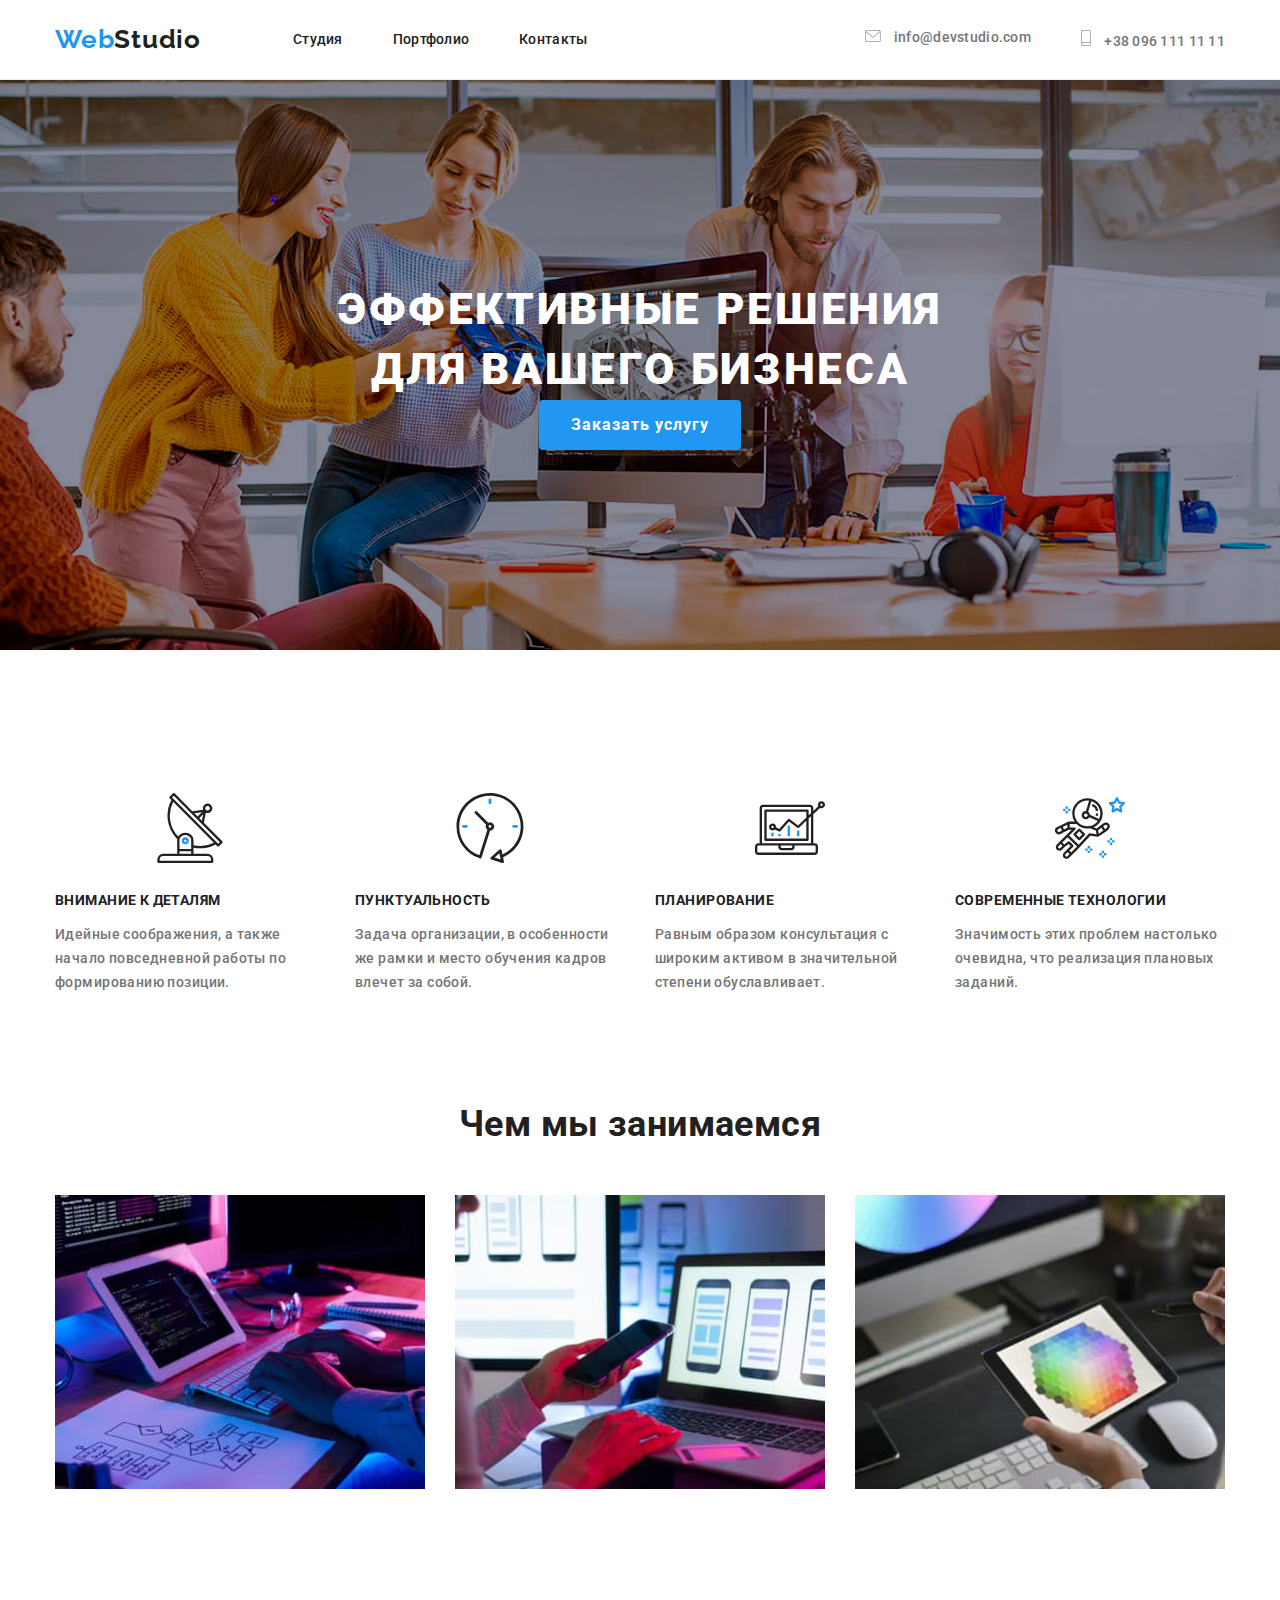
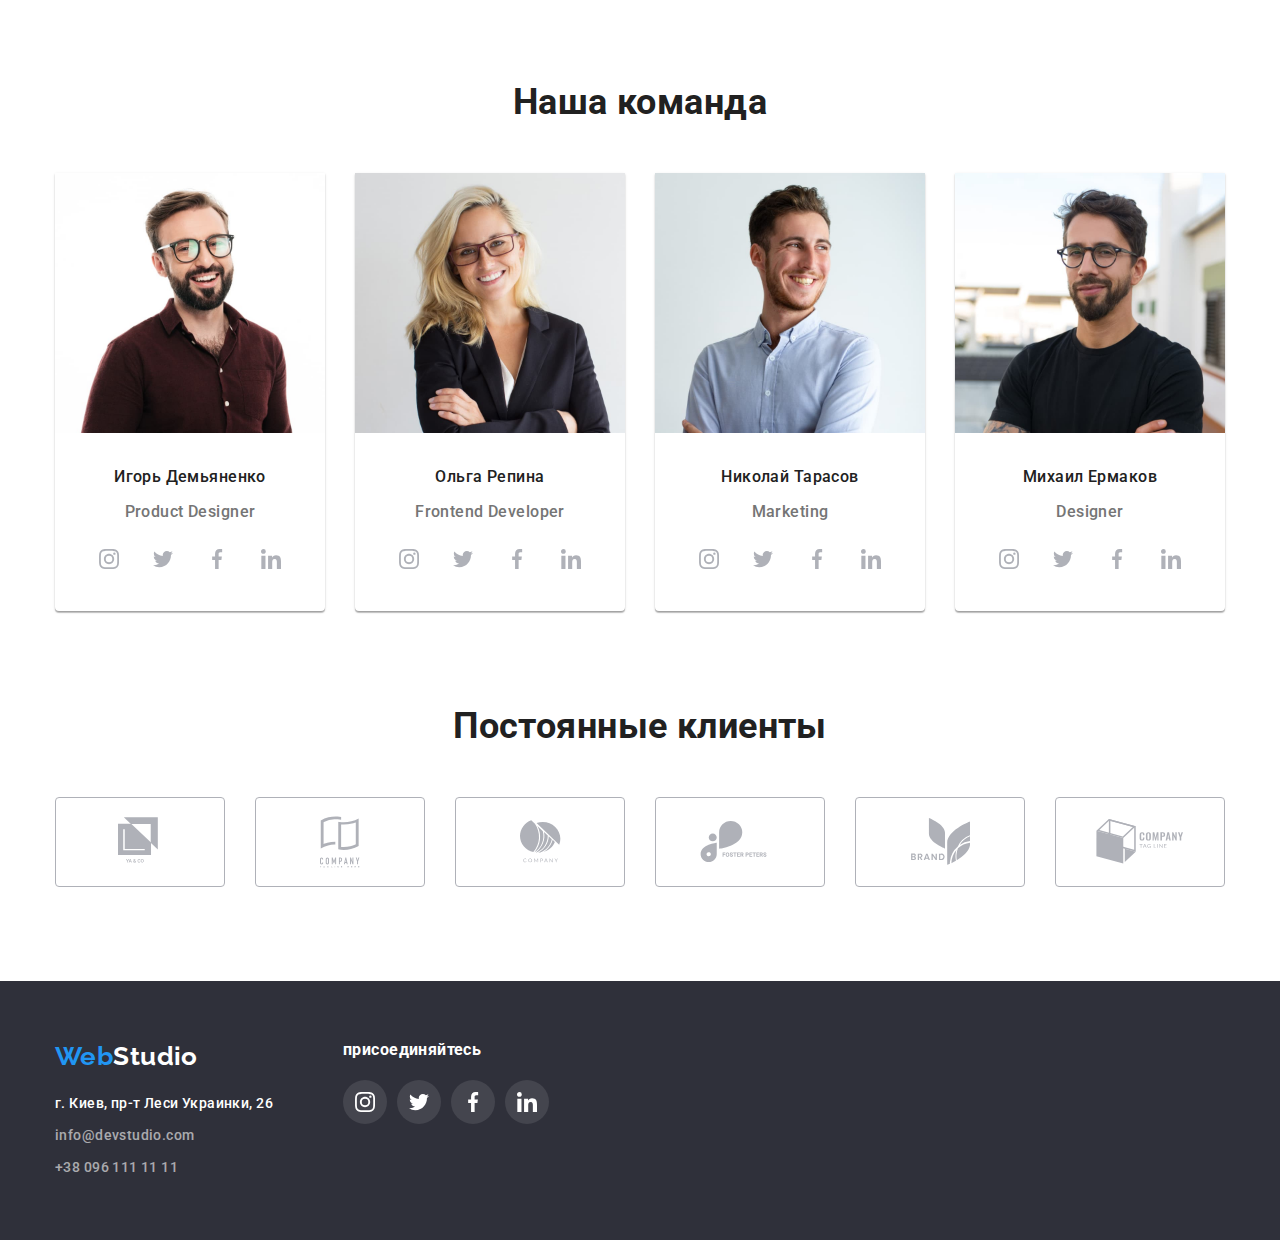
==== index.html @ e168424d "ДЗ-4" ====
<!DOCTYPE html>
<html lang="ru">

<head>
    <meta charset="UTF-8">
    <meta name="viewport" content="width=device-width, initial-scale=1.0">
    <title>Document</title>
    <link rel="stylesheet" href="https://cdnjs.cloudflare.com/ajax/libs/modern-normalize/1.0.0/modern-normalize.min.css" />
    <link rel="stylesheet" href="https://fonts.googleapis.com/css2?family=Raleway:wght@700&family=Roboto:wght@400;500;700;900&display=swap"/>
    <link rel="preconnect" href="https://fonts.gstatic.com">
    <link rel="stylesheet" href="./css/styles.css">
</head>

<body class="body">

    
    <!--Шапка-->
    <header>
        <div class="container">
            <a href="./index.html" class="logo-header">
                <span class="logo-header-web">Web</span>Studio
            </a>
        <nav>
            <ul class="nav-links">
                <li class="nav-item"><a href="./index.html" class="link">Студия</a></li>
                <li class="nav-item"><a href="./portfolio.html" class="link">Портфолио</a></li>
                <li class="nav-item"><a href="#" class="link">Контакты</a></li>
            </ul>
        </nav>
    
        <ul class="contacts">
            <li class="contacts-item">
                <a href="mailto:info@devstudio.com" class="link header-contacts">
                    <svg width="16" height="12">
                        <use href="./img/icon.svg#icon-envelope"></use>
                    </svg>
                    info@devstudio.com</a>
            </li>
            <li class="contacts-item">
                <a href="telto:+380961111111" class="link header-contacts">
                    <svg width="10" height="16">
                        <use href="./img/icon.svg#icon-smartphone"></use>
                    </svg>
                    +38 096 111 11 11</a>
            </li>
        </ul>
        </div>
    </header>

    <main>
    <section class="hero">
        <div class="container">
        <h1>Эффективные решения для вашего бизнеса</h1>
        <button type="button" class="hero-button"><span class="hero-button-text">Заказать услугу</span></button>
        </div>
    </section>

    <!--Особености-->
    <section class="instrument">
        <div class="container">
        <h2 class="instruments-none">Особености</h2>
        <ul  class="instruments">
            <li class="instruments-list">
                <svg class="instruments-icon">
                    <use href="./img/icon.svg#icon-antenna"></use>
                </svg>
                <h3 class="instruments-h3">Внимание к деталям</h3>
                <p class="instruments-text">Идейные соображения, а также начало повседневной работы по формированию
                    позиции.</p>
            </li>
            <li class="instruments-list">
                <svg class="instruments-icon">
                    <use href="./img/icon.svg#icon-clock"></use>
                </svg>
                <h3 class="instruments-h3">Пунктуальность</h3>
                <p class="instruments-text">Задача организации, в особенности же рамки и место обучения кадров влечет за
                    собой.</p>
            </li>
            <li class="instruments-list">
                <svg class="instruments-icon">
                    <use href="./img/icon.svg#icon-diagram"></use>
                </svg>
                <h3 class="instruments-h3">Планирование</h3>
                <p class="instruments-text">Равным образом консультация с широким активом в значительной степени
                    обуславливает.</p>
            </li>
            <li class="instruments-list">
                <svg class="instruments-icon">
                    <use href="./img/icon.svg#icon-astronaut"></use>
                </svg>
                <h3 class="instruments-h3">Современные технологии</h3>
                <p class="instruments-text">Значимость этих проблем настолько очевидна, что реализация плановых заданий.
                </p>
            </li>
        </ul>
        </div>
    </section>

    <!--Чем занимаемся-->
    <section class="our-work">
        <div class="container">
        <h2 class="our-work-h2">Чем мы занимаемся</h2>
        <ul class="our-work-list">
            <li><img src="./img/reduced/img1.jpg" width="370" alt="Программист, работающий в офисе"></li>
            <li><img src="./img/reduced/img2.jpg" width="370"
                    alt="Дизайнер веб-интерфейсов, разрабатывает приложение для смартфона"></li>
            <li><img src="./img/reduced/img3.jpg" width="370"
                    alt="Креативный художник веб-дизайна с графической табличкой выбора цвета работы"></li>
        </ul>
        </div>
    </section>

    <!--Наша команда-->
    <section class="our-team">
        <div class="container">
        <h2 class="our-team-h2">Наша команда</h2>
        <ul class="professional">
            <li>
                <img src="./img/reduced/photo1.jpg" width="270" alt="">
                <h3 class="our-team-h3">Игорь Демьяненко</h3>
                <p class="our-team-p">Product Designer</p>
                <ul class="social-network">
                    <li>
                        <a class="social-network-link" href="">
                            <svg class="social-network-icon"><use href="./img/icon.svg#icon-instagram"></use></svg>
                        </a>
                    </li>
                    <li>
                        <a class="social-network-link" href="">
                            <svg class="social-network-icon"><use href="./img/icon.svg#icon-twitter"></use></svg>
                        </a>
                    </li>
                    <li>
                        <a class="social-network-link" href="">
                            <svg class="social-network-icon"><use href="./img/icon.svg#icon-facebook"></use></svg>
                        </a>
                    </li>
                    <li>
                        <a class="social-network-link" href="">
                            <svg class="social-network-icon"><use href="./img/icon.svg#icon-linkedin"></use></svg>
                        </a>
                    </li>
                </ul>
            </li>
            <li>
                <img src="./img/reduced/photo2.jpg" width="270" alt="">
                <h3 class="our-team-h3">Ольга Репина</h3>
                <p class="our-team-p">Frontend Developer</p>
                <ul class="social-network">
                    <li>
                        <a class="social-network-link" href="">
                            <svg class="social-network-icon">
                                <use href="./img/icon.svg#icon-instagram"></use>
                            </svg>
                        </a>
                    </li>
                    <li>
                        <a class="social-network-link" href="">
                            <svg class="social-network-icon">
                                <use href="./img/icon.svg#icon-twitter"></use>
                            </svg>
                        </a>
                    </li>
                    <li>
                        <a class="social-network-link" href="">
                            <svg class="social-network-icon">
                                <use href="./img/icon.svg#icon-facebook"></use>
                            </svg>
                        </a>
                    </li>
                    <li>
                        <a class="social-network-link" href="">
                            <svg class="social-network-icon">
                                <use href="./img/icon.svg#icon-linkedin"></use>
                            </svg>
                        </a>
                    </li>
                </ul>
            </li>
            <li>
                <img src="./img/reduced/photo3.jpg" width="270" alt="">
                <h3 class="our-team-h3">Николай Тарасов</h3>
                <p class="our-team-p">Marketing</p>
                <ul class="social-network">
                    <li>
                        <a class="social-network-link" href="">
                            <svg class="social-network-icon">
                                <use href="./img/icon.svg#icon-instagram"></use>
                            </svg>
                        </a>
                    </li>
                    <li>
                        <a class="social-network-link" href="">
                            <svg class="social-network-icon">
                                <use href="./img/icon.svg#icon-twitter"></use>
                            </svg>
                        </a>
                    </li>
                    <li>
                        <a class="social-network-link" href="">
                            <svg class="social-network-icon">
                                <use href="./img/icon.svg#icon-facebook"></use>
                            </svg>
                        </a>
                    </li>
                    <li>
                        <a class="social-network-link" href="">
                            <svg class="social-network-icon">
                                <use href="./img/icon.svg#icon-linkedin"></use>
                            </svg>
                        </a>
                    </li>
                </ul>
            </li>
            <li>
                <img src="./img/reduced/photo4.jpg" width="270" alt="">
                <h3 class="our-team-h3">Михаил Ермаков</h3>
                <p class="our-team-p">Designer</p>
                <ul class="social-network">
                    <li>
                        <a class="social-network-link" href="">
                            <svg class="social-network-icon">
                                <use href="./img/icon.svg#icon-instagram"></use>
                            </svg>
                        </a>
                    </li>
                    <li>
                        <a class="social-network-link" href="">
                            <svg class="social-network-icon">
                                <use href="./img/icon.svg#icon-twitter"></use>
                            </svg>
                        </a>
                    </li>
                    <li>
                        <a class="social-network-link" href="">
                            <svg class="social-network-icon">
                                <use href="./img/icon.svg#icon-facebook"></use>
                            </svg>
                        </a>
                    </li>
                    <li>
                        <a class="social-network-link" href="">
                            <svg class="social-network-icon">
                                <use href="./img/icon.svg#icon-linkedin"></use>
                            </svg>
                        </a>
                    </li>
                </ul>
            </li>
        </ul>
        </div>
    </section>

    <!--Постоянные клиенты-->
    <section>
        <div class="container">
           <h2 class="cliets-h2">Постоянные клиенты</h2> 
           <ul class="cliets">
            <li>
                <a class="clients-link" href="">
                    <svg height="49" width="44">
                        <use href="./img/icon.svg#icon-company1"></use>
                    </svg>
                </a>
            </li>
            <li>
                <a class="clients-link" href="">
                    <svg height="52" width="40">
                        <use href="./img/icon.svg#icon-company2"></use>
                    </svg>
                </a>
            </li>
            <li>
                <a class="clients-link" href="">
                    <svg height="43" width="41">
                        <use href="./img/icon.svg#icon-company3"></use>
                    </svg>
                </a>
            </li>
            <li>
                <a class="clients-link" href="">
                    <svg height="42" width="80">
                        <use href="./img/icon.svg#icon-company4"></use>
                    </svg>
                </a>
            </li>
            <li>
                <a class="clients-link" href="">
                    <svg height="47" width="59">
                        <use href="./img/icon.svg#icon-company5"></use>
                    </svg>
                </a>
            </li>
            <li>
                <a class="clients-link" href="">
                    <svg height="45" width="88">
                        <use href="./img/icon.svg#icon-company6"></use>
                    </svg>
                </a>
            </li>
           </ul>
        </div>
    </section>

    </main>

    <footer>
        <div class="container">
        <address>
            <a href="./index.html" class="logo-footer">
                Web<span class="logo-footer-studio">Studio</span>
            </a>
            <ul class="address-ul">
                <li><span class="footer-addres">г. Киев, пр-т Леси Украинки, 26</span></li>
                <li><a href="mailto:info@devstudio.com" class="link footer-contacts">info@devstudio.com</a></li>
                <li><a href="telto:+380961111111" class="link footer-contacts">+38 096 111 11 11</a></li>
            </ul>
        </address>
            <div class="footer-sn">
                <h3 class="footer-h3">присоединяйтесь</h3>
                <ul class="social-network">
                    <li>
                        <a class="social-network-link" href="">
                            <svg class="social-network-icon"><use href="./img/icon.svg#icon-instagram"></use></svg>
                        </a>
                    </li>
                    <li>
                        <a class="social-network-link" href="">
                            <svg class="social-network-icon"><use href="./img/icon.svg#icon-twitter"></use></svg>
                        </a>
                    </li>
                    <li>
                        <a class="social-network-link" href="">
                            <svg class="social-network-icon"><use href="./img/icon.svg#icon-facebook"></use></svg>
                        </a>
                    </li>
                    <li>
                        <a class="social-network-link" href="">
                            <svg class="social-network-icon"><use href="./img/icon.svg#icon-linkedin"></use></svg>
                        </a>
                    </li>
                </ul>
            </div>
        </div>
    </footer>

    
</body>

</html>
---- css/styles.css ----
:root {
  --color-1: #212121;
  --color-2: #ffffff;
  --color-3: #757575;
  --color-4: #2196f3;
  --color-5: #afb1b8;
}

.container {
  width: 1200px;
  margin-right: auto;
  margin-left: auto;
  padding-right: 15px;
  padding-left: 15px;
}

ul {
  padding: 0px;
  margin: 0px;
}

li {
  list-style: none;
}

a {
  text-decoration: none;
}

h1,
h2,
h3 {
  margin-top: 0px;
  margin-bottom: 0px;
}

body {
  font-family: Roboto;
  font-weight: 500;
  font-size: 14px;
  line-height: 1.14;
  letter-spacing: 0.03em;

  color: var(--color-1);
}

main > section {
  padding-bottom: 94px;
}

main > .instrument,
.our-team {
  padding-top: 94px;
}

header {
  display: flex;
  height: 80px;
  font-size: 14px;
  letter-spacing: 0.02em;
  background: var(--color-2);
  border-bottom: 1px solid #ececec;
}

header > .container {
  display: flex;
  align-items: center;
}

.logo-header {
  display: flex;
  margin-right: 93px;

  width: 145px;
  height: 31px;
  color: var(--color-1);
  font-family: Raleway;
  font-weight: bold;
  text-decoration: none;
  font-size: 26px;
  line-height: 1.19;
  letter-spacing: 0.03em;
}

.logo-header-web {
  color: var(--color-4);
}

.nav-links {
  display: flex;
}

.nav-item {
  padding-top: 32px;
  padding-bottom: 32px;
}
.nav-item:not(:last-child) {
  margin-right: 50px;
}

.contacts {
  display: flex;
  margin-left: auto;
}

.contacts-item {
  padding-top: 32px;
  padding-bottom: 32px;
  text-align: center;
  align-items: center;
  justify-content: center;
  fill: var(--color-5);
}

.contacts-item svg {
  margin-right: 10px;
}

.contacts-item:not(:last-child) {
  margin-right: 50px;
}

.link {
  color: var(--color-1);
  text-decoration: none;
}

.header-contacts {
  letter-spacing: 0.02em;
  color: var(--color-3);
}

.link:hover,
.link:focus {
  color: var(--color-4);
  fill: var(--color-4);
}

h1 {
  font-weight: 900;
  font-size: 44px;
  line-height: 1.36;

  letter-spacing: 0.06em;
  text-transform: uppercase;
  color: var(--color-2);
}

.hero {
  background-color: #c4c4c4;
  background: rgba(47, 48, 58, 0.4);
  background-image: url("../img/img-hero.png");
  background-repeat: no-repeat;
  background-position: center;

  padding-top: 200px;
  padding-bottom: 200px;
}

.hero div > h1 {
  display: block;
  text-align: center;
  align-items: center;
  margin: auto;

  width: 696px;
  height: 120px;
}

.hero-button {
  display: flex;
  border-style: none;
  outline: none;
  padding: 10px 32px;

  background: var(--color-4);
  box-shadow: 0px 4px 4px rgba(0, 0, 0, 0.15);
  border-radius: 4px;
  cursor: pointer;
  margin: auto;
}

.hero-button-text {
  font-weight: bold;
  font-size: 16px;
  line-height: 1.87;
  margin: auto;
  display: flex;
  align-items: center;
  text-align: center;
  letter-spacing: 0.06em;
  color: var(--color-2);
}

.instruments-none {
  visibility: hidden;
}

.instruments {
  display: flex;
}

.instruments > .instruments-list:not(:last-child) {
  margin-right: 30px;
}

.instruments-list > svg {
  display: flex;
  width: 70px;
  height: 70px;
  margin: 25px auto;
}

.instruments-h3 {
  font-family: Roboto;
  width: 270px;
  font-weight: bold;
  margin-top: 30px;
  font-size: 14px;
  line-height: 1.14;
  letter-spacing: 0.03em;
  text-transform: uppercase;
}

.instruments-text {
  width: 270px;
  line-height: 1.71;
  color: var(--color-3);
}

/* Чем занимаемся */
.our-work-list {
  display: flex;
}

.our-work-h2 {
  margin-bottom: 50px;

  font-weight: bold;
  font-size: 36px;
  line-height: 1.17;
  text-align: center;
}

.our-work-list > li:not(:last-child) {
  margin-right: 30px;
}

/* Наша команда */
.our-team {
  font-size: 16px;
  line-height: 1.19;
}

.our-team-h2 {
  margin-bottom: 50px;
  font-weight: bold;
  font-size: 36px;
  line-height: 1.17;
  text-align: center;
}

.professional {
  display: flex;
}

.professional > li {
  width: 270px;
  background: var(--color-2);
  box-shadow: 0px 1px 3px rgba(0, 0, 0, 0.12), 0px 1px 1px rgba(0, 0, 0, 0.14),
    0px 2px 1px rgba(0, 0, 0, 0.2);
  border-radius: 0px 0px 4px 4px;
}

.professional > li:not(:last-child) {
  margin-right: 30px;
}

.professional > li > img {
  margin-bottom: 30px;
}

.our-team-h3 {
  text-align: center;
  margin-bottom: 10px;
  font-size: 16px;
  font-weight: 500;
}

.our-team-p {
  text-align: center;
  color: var(--color-3);
}

.social-network {
  display: flex;
  justify-content: center;
  margin-bottom: 30px;
}

.social-network > li:not(:last-child) {
  margin-right: 10px;
}

.social-network-link {
  display: inline-flex;
  justify-content: center;
  align-items: center;
  width: 44px;
  height: 44px;
  border-radius: 50%;
  color: var(--color-5);
  background-color: var(--color-2);
}

.social-network-link:hover,
.social-network-link:focus {
  background-color: var(--color-4);
  color: var(--color-2);
}

.social-network-icon {
  width: 20px;
  height: 20px;

  fill: currentColor;
}

/* Постоянные клиенты */
.cliets {
  display: flex;
}
.cliets-h2 {
  font-style: normal;
  font-weight: bold;
  margin-bottom: 50px;
  font-size: 36px;
  line-height: 1.17;
  text-align: center;
}

.clients-link {
  display: flex;
  width: 170px;
  height: 90px;
  justify-content: center;
  align-items: center;

  fill: var(--color-5);
  border: 1px solid var(--color-5);
  border-radius: 4px;
}

.clients-link:hover,
.clients-link:focus {
  color: var(--color-4);
  fill: var(--color-4);
  border-color: var(--color-4);
}

.cliets > li:not(:last-child) {
  margin-right: 30px;
}

footer {
  background: #2f303a;
  padding-top: 60px;
  padding-bottom: 60px;
}

footer > .container {
  display: flex;
}

address {
  display: block;
}

.address-ul {
  margin-top: 20px;
}

.address-ul > li:not(:last-child) {
  margin-bottom: 8px;
}

.logo-footer {
  color: var(--color-4);
  font-family: Raleway;
  font-style: normal;
  text-decoration: none;
  font-weight: bold;
  font-size: 26px;
  line-height: 1.19;
}

.logo-footer-studio {
  color: var(--color-2);
}

.footer-addres {
  font-style: normal;
  line-height: 1.71;
  color: var(--color-2);
}

.footer-contacts {
  font-style: normal;
  line-height: 1.71;
  letter-spacing: 0.03em;
  color: rgba(255, 255, 255, 0.6);
}

.footer-sn {
  display: block;
  margin-left: 70px;
}

.footer-h3 {
  margin-bottom: 20px;
  color: var(--color-2);
}

.footer-sn a {
  color: var(--color-2);
  background-color: rgba(255, 255, 255, 0.1);
}

button {
  font-family: inherit;
}

/* portfolio start */

.section {
  padding-top: 114px;
  padding-bottom: 74px;
}

.h1-none {
  display: none;
}

.buttons > li:not(:last-child) {
  margin-right: 8px;
}

.buttons {
  display: flex;
  outline: transparent;
  justify-content: center;
  margin-top: 6px;
  margin-bottom: 56px;
  color: var(--color-1);
  line-height: 1.62;
}

.buttons-touch {
  font-weight: 500;
  font-size: 16px;
  line-height: 1.62;

  text-align: center;
  letter-spacing: 0.03em;

  padding: 6px 22px;
  border-radius: 4px;
  border: none;
  color: var(--color-1);
  background: #f5f4fa;
}

.buttons-touch:hover {
  background: var(--color-4);
  box-shadow: 0px 3px 1px rgba(0, 0, 0, 0.1), 0px 1px 2px rgba(0, 0, 0, 0.08),
    0px 2px 2px rgba(0, 0, 0, 0.12);
  border-radius: 4px;
  border: none;
  color: var(--color-2);
}

.list {
  display: flex;
  flex-wrap: wrap;
}

.list div {
  width: 370px;
  background: var(--color-2);
  border-right: 1px solid #eeeeee;
  border-bottom: 1px solid #eeeeee;
  border-left: 1px solid #eeeeee;
  margin: 0 30px 30px 0;
}

.list-a {
  display: block;
}

.list-a:hover,
.list-a:focus {
  box-shadow: 0px 1px 1px rgba(0, 0, 0, 0.12), 0px 4px 4px rgba(0, 0, 0, 0.06),
    1px 4px 6px rgba(0, 0, 0, 0.16);
}

.list img {
  margin: 0;
}

.list div {
  margin: 0;
  padding: 20px 24px;
}

.list h2 {
  margin: 0;
  font-size: 18px;
  line-height: 2;
  letter-spacing: 0.06em;
  color: var(--color-1);
}

.list p {
  margin: 0;
  font-size: 16px;
  line-height: 1.87;
  color: var(--color-3);
}

.list > li {
  margin: 0 30px 30px 0;
}

.list > li:nth-child(3n) {
  margin-right: 0;
}
.list > li:nth-last-child(-n + 3) {
  margin-bottom: 0;
}

/* portfolio end */
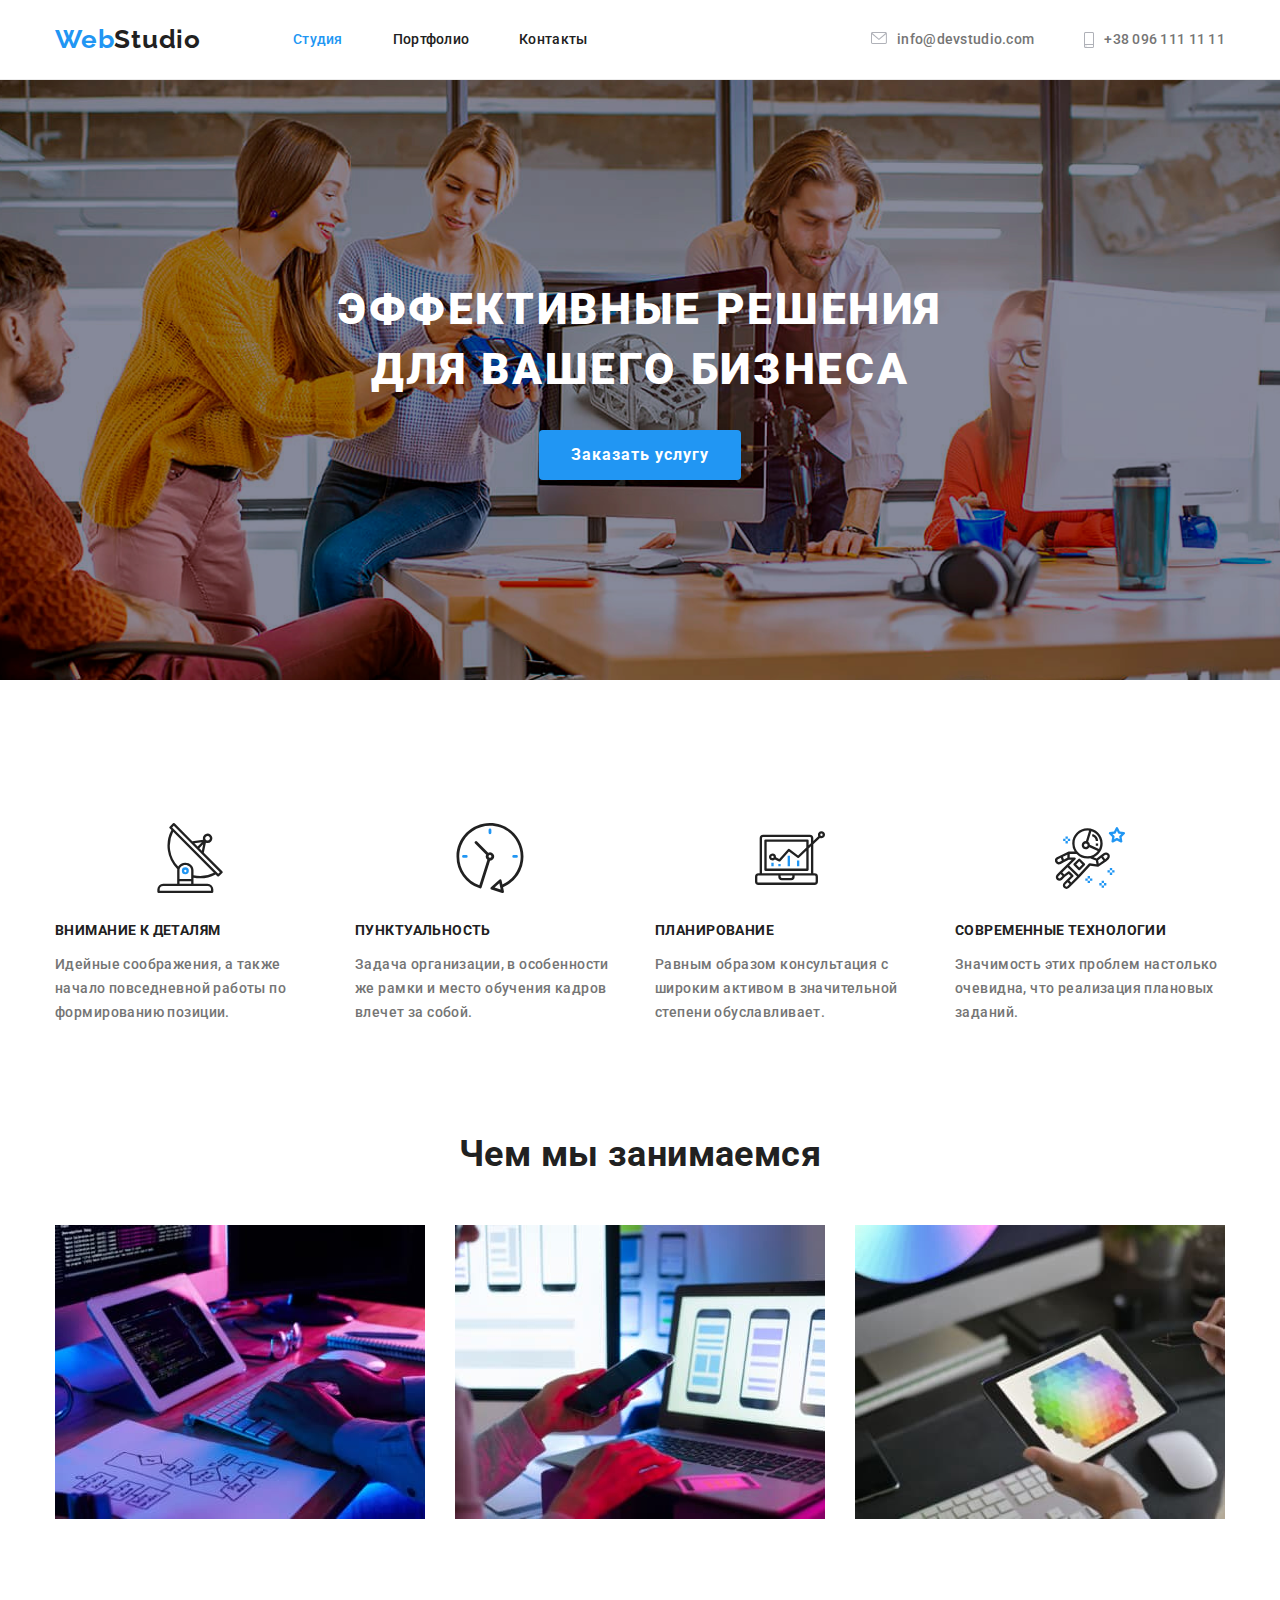
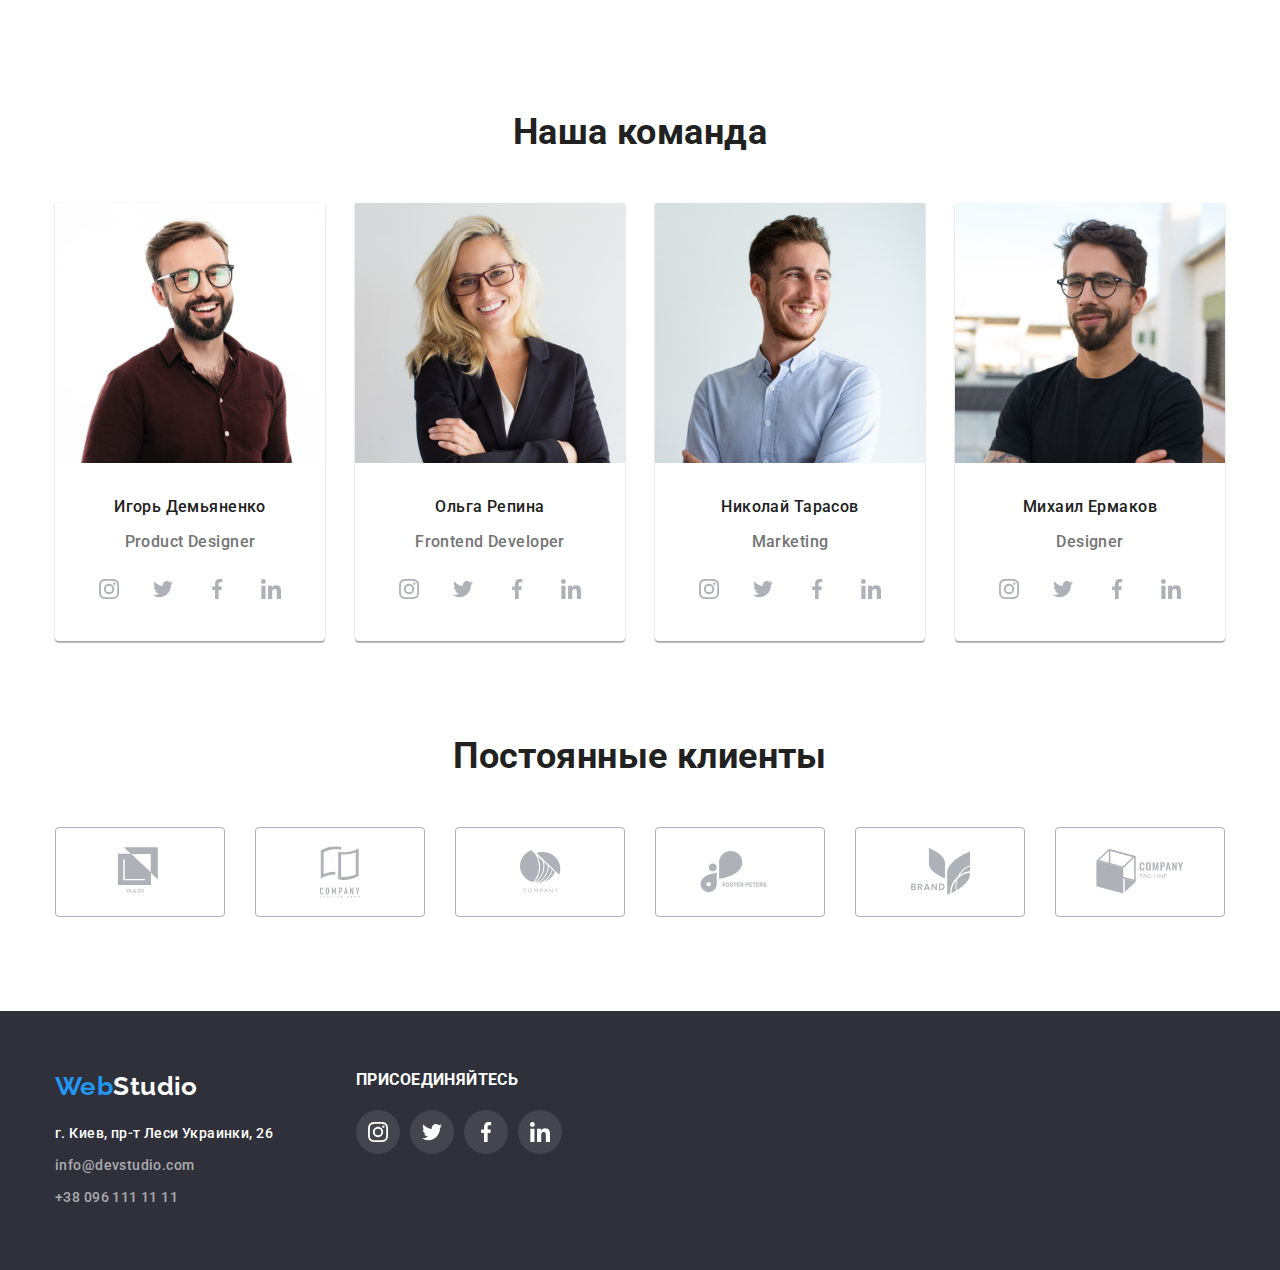
==== commit 5c7eec93: "ДЗ-4(1)" ====
--- a/index.html
+++ b/index.html
@@ -22,9 +22,9 @@
             </a>
         <nav>
             <ul class="nav-links">
-                <li class="nav-item"><a href="./index.html" class="link">Студия</a></li>
-                <li class="nav-item"><a href="./portfolio.html" class="link">Портфолио</a></li>
-                <li class="nav-item"><a href="#" class="link">Контакты</a></li>
+                <li class="nav-li"><a href="./index.html" class="link nav-item active">Студия</a></li>
+                <li class="nav-li"><a href="./portfolio.html" class="link nav-item">Портфолио</a></li>
+                <li class="nav-li"><a href="#" class="link nav-item">Контакты</a></li>
             </ul>
         </nav>
     
@@ -49,10 +49,12 @@
 
     <main>
     <section class="hero">
-        <div class="container">
-        <h1>Эффективные решения для вашего бизнеса</h1>
+        <!-- <div class="container"> -->
+            <div class="hero-h1">
+                <h1>Эффективные решения для вашего бизнеса</h1>
+            </div>
         <button type="button" class="hero-button"><span class="hero-button-text">Заказать услугу</span></button>
-        </div>
+        <!-- </div> -->
     </section>
 
     <!--Особености-->
--- a/css/styles.css
+++ b/css/styles.css
@@ -94,38 +94,38 @@
   padding-top: 32px;
   padding-bottom: 32px;
 }
-.nav-item:not(:last-child) {
-  margin-right: 50px;
-}
-
-.contacts {
-  display: flex;
-  margin-left: auto;
-}
-
-.contacts-item {
-  padding-top: 32px;
-  padding-bottom: 32px;
-  text-align: center;
-  align-items: center;
-  justify-content: center;
-  fill: var(--color-5);
-}
-
-.contacts-item svg {
-  margin-right: 10px;
-}
-
-.contacts-item:not(:last-child) {
-  margin-right: 50px;
-}
 
 .link {
   color: var(--color-1);
   text-decoration: none;
 }
 
+.nav-li:not(:last-child) {
+  margin-right: 50px;
+}
+
+.contacts {
+  display: flex;
+  margin-left: auto;
+}
+
+.contacts-item {
+  align-items: center;
+  fill: var(--color-5);
+}
+
+.contacts-item svg {
+  margin-right: 10px;
+}
+
+.contacts-item:not(:last-child) {
+  margin-right: 50px;
+}
+
 .header-contacts {
+  display: flex;
+  padding-top: 32px;
+  padding-bottom: 32px;
   letter-spacing: 0.02em;
   color: var(--color-3);
 }
@@ -134,6 +134,10 @@
 .link:focus {
   color: var(--color-4);
   fill: var(--color-4);
+}
+
+.active {
+  color: var(--color-4);
 }
 
 h1 {
@@ -156,6 +160,12 @@
   padding-top: 200px;
   padding-bottom: 200px;
 }
+.hero-h1 {
+  max-width: 700px;
+  margin-right: auto;
+  margin-left: auto;
+  margin-bottom: 30px;
+}
 
 .hero div > h1 {
   display: block;
@@ -169,8 +179,8 @@
 
 .hero-button {
   display: flex;
-  border-style: none;
-  outline: none;
+  border: none;
+  /* outline: none; */
   padding: 10px 32px;
 
   background: var(--color-4);
@@ -370,10 +380,12 @@
 
 footer > .container {
   display: flex;
+  text-align: baseline;
 }
 
 address {
   display: block;
+  min-width: 231px;
 }
 
 .address-ul {
@@ -414,6 +426,7 @@
 .footer-sn {
   display: block;
   margin-left: 70px;
+  text-transform: uppercase;
 }
 
 .footer-h3 {
@@ -470,7 +483,8 @@
   background: #f5f4fa;
 }
 
-.buttons-touch:hover {
+.buttons-touch:hover,
+.buttons-touch:focus {
   background: var(--color-4);
   box-shadow: 0px 3px 1px rgba(0, 0, 0, 0.1), 0px 1px 2px rgba(0, 0, 0, 0.08),
     0px 2px 2px rgba(0, 0, 0, 0.12);
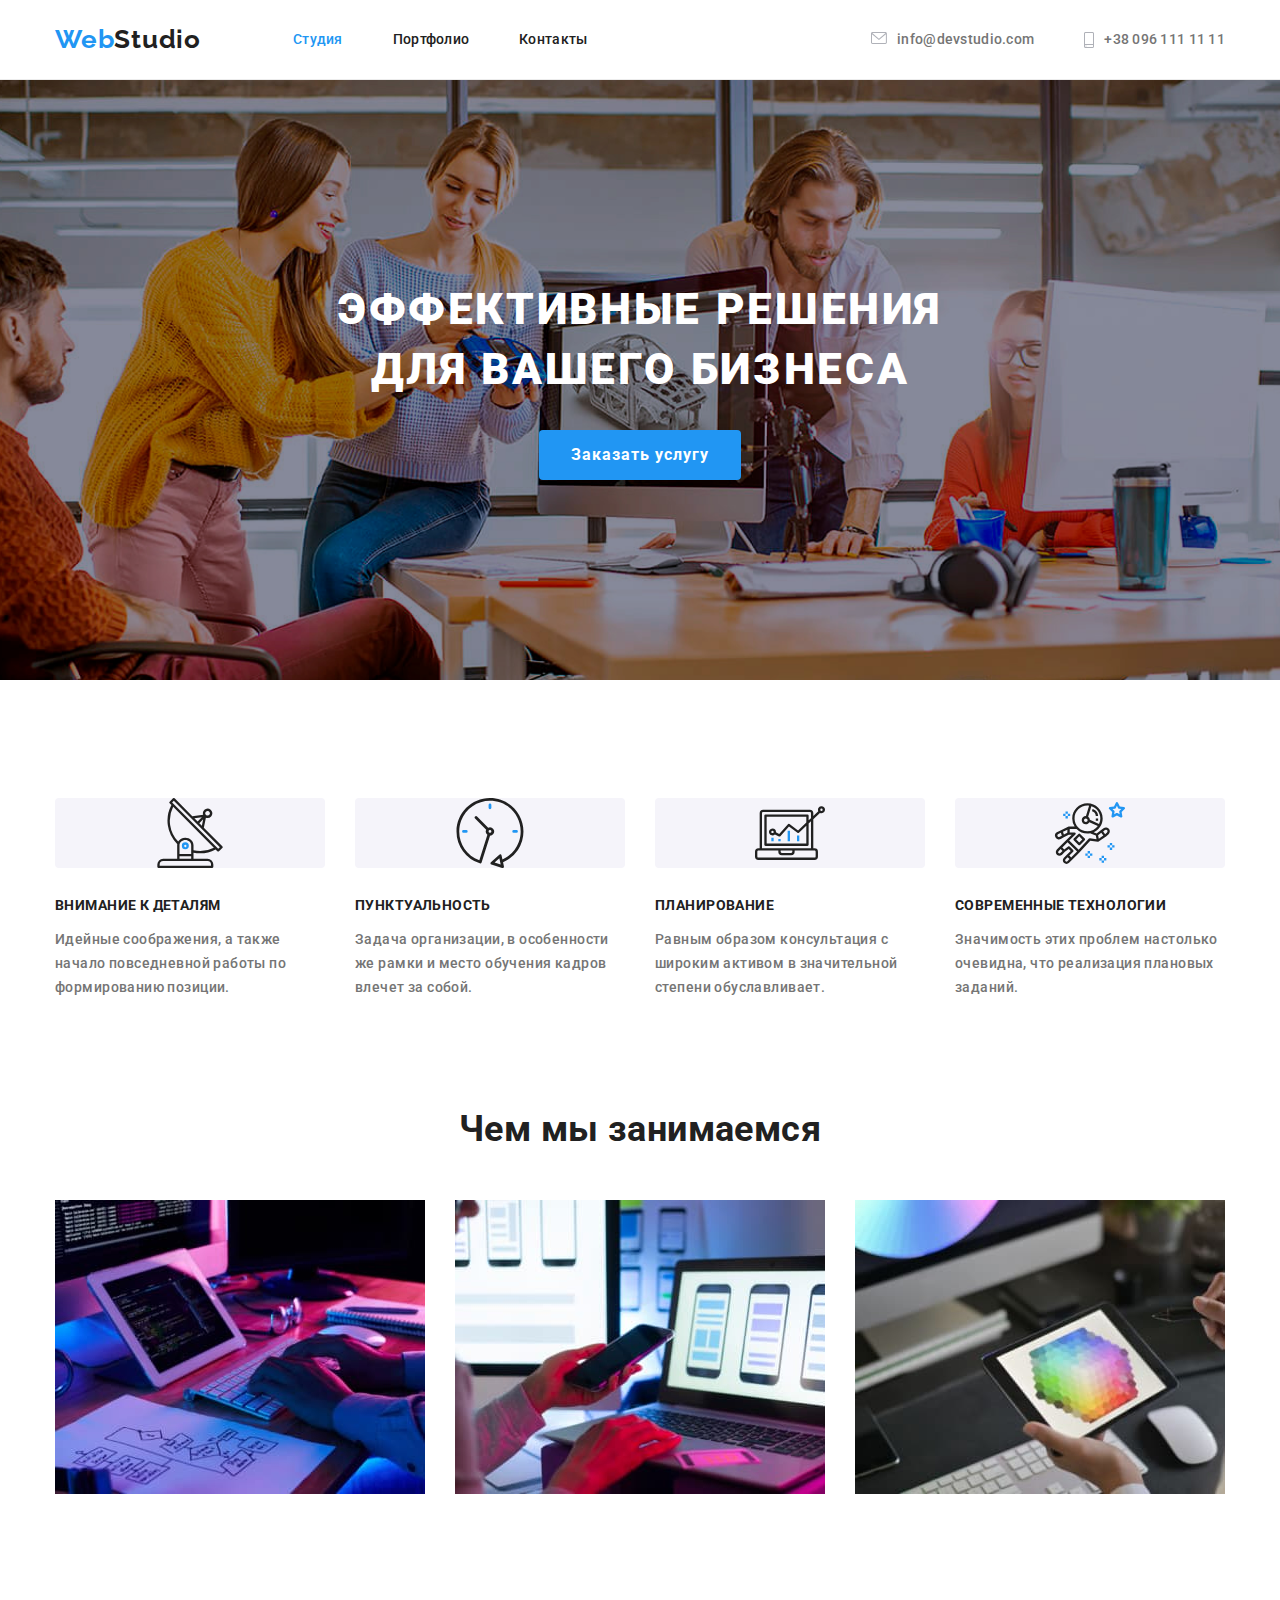
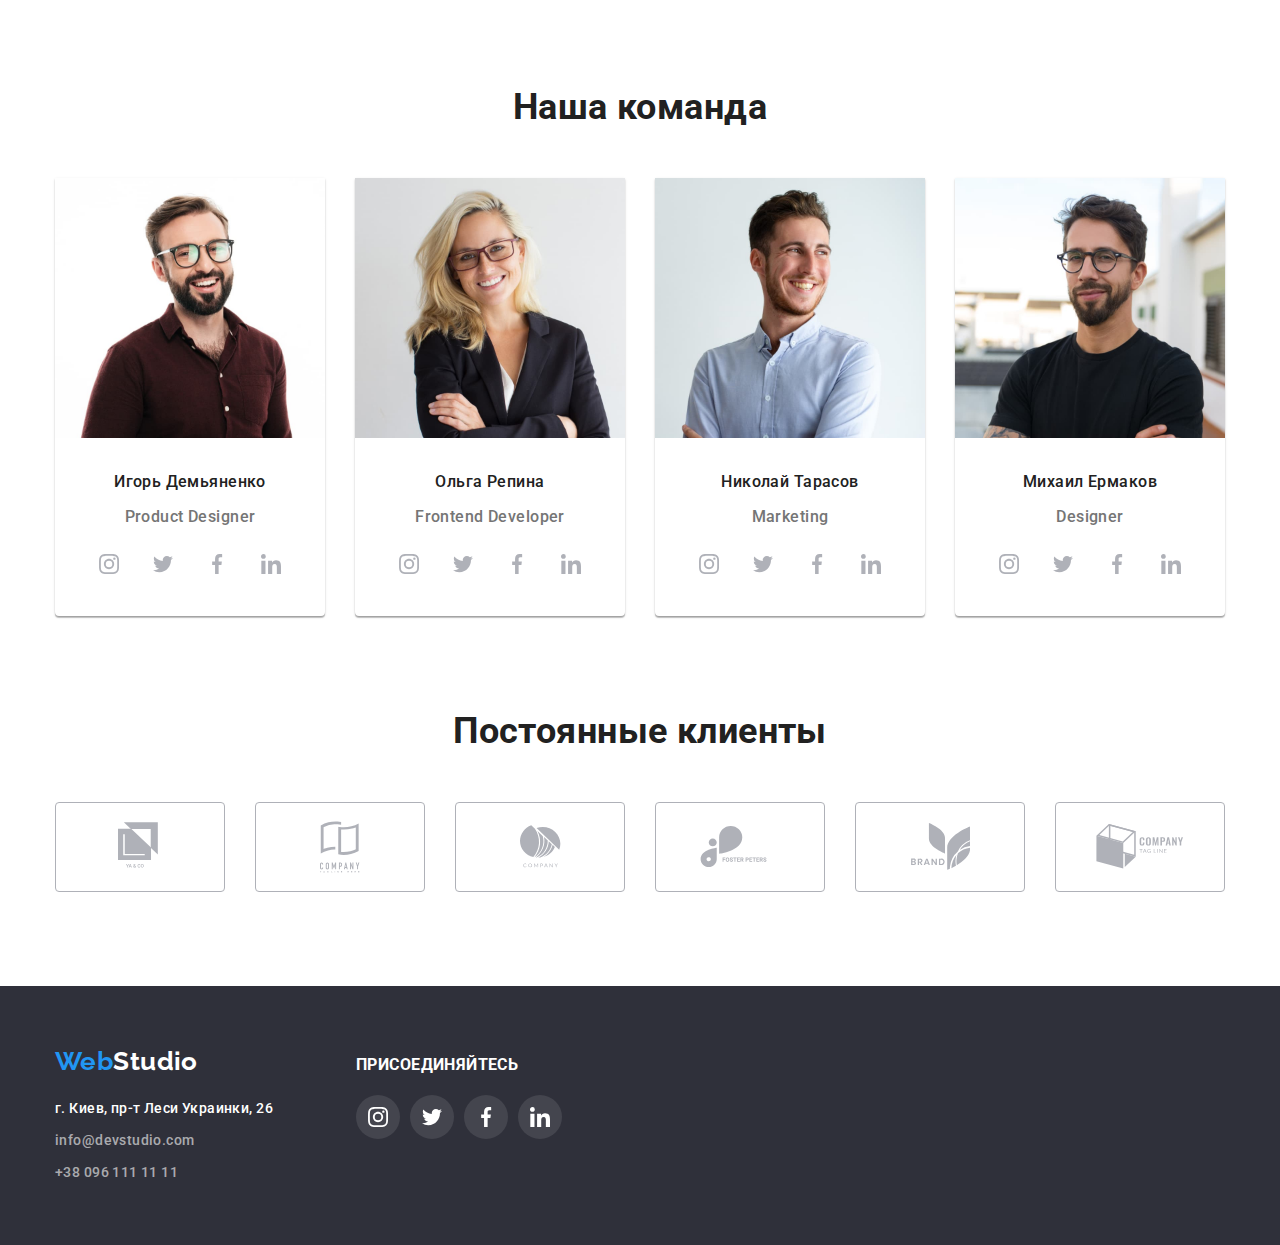
==== commit 477924ea: "ДЗ-4(2)" ====
--- a/index.html
+++ b/index.html
@@ -37,7 +37,7 @@
                     info@devstudio.com</a>
             </li>
             <li class="contacts-item">
-                <a href="telto:+380961111111" class="link header-contacts">
+                <a href="tel:+380961111111" class="link header-contacts">
                     <svg width="10" height="16">
                         <use href="./img/icon.svg#icon-smartphone"></use>
                     </svg>
@@ -315,7 +315,7 @@
             <ul class="address-ul">
                 <li><span class="footer-addres">г. Киев, пр-т Леси Украинки, 26</span></li>
                 <li><a href="mailto:info@devstudio.com" class="link footer-contacts">info@devstudio.com</a></li>
-                <li><a href="telto:+380961111111" class="link footer-contacts">+38 096 111 11 11</a></li>
+                <li><a href="tel:+380961111111" class="link footer-contacts">+38 096 111 11 11</a></li>
             </ul>
         </address>
             <div class="footer-sn">
--- a/css/styles.css
+++ b/css/styles.css
@@ -218,7 +218,11 @@
   display: flex;
   width: 70px;
   height: 70px;
-  margin: 25px auto;
+  padding: 25px auto;
+  width: 100%;
+
+  background: #f5f4fa;
+  border-radius: 4px;
 }
 
 .instruments-h3 {
@@ -380,7 +384,7 @@
 
 footer > .container {
   display: flex;
-  text-align: baseline;
+  align-items: baseline;
 }
 
 address {
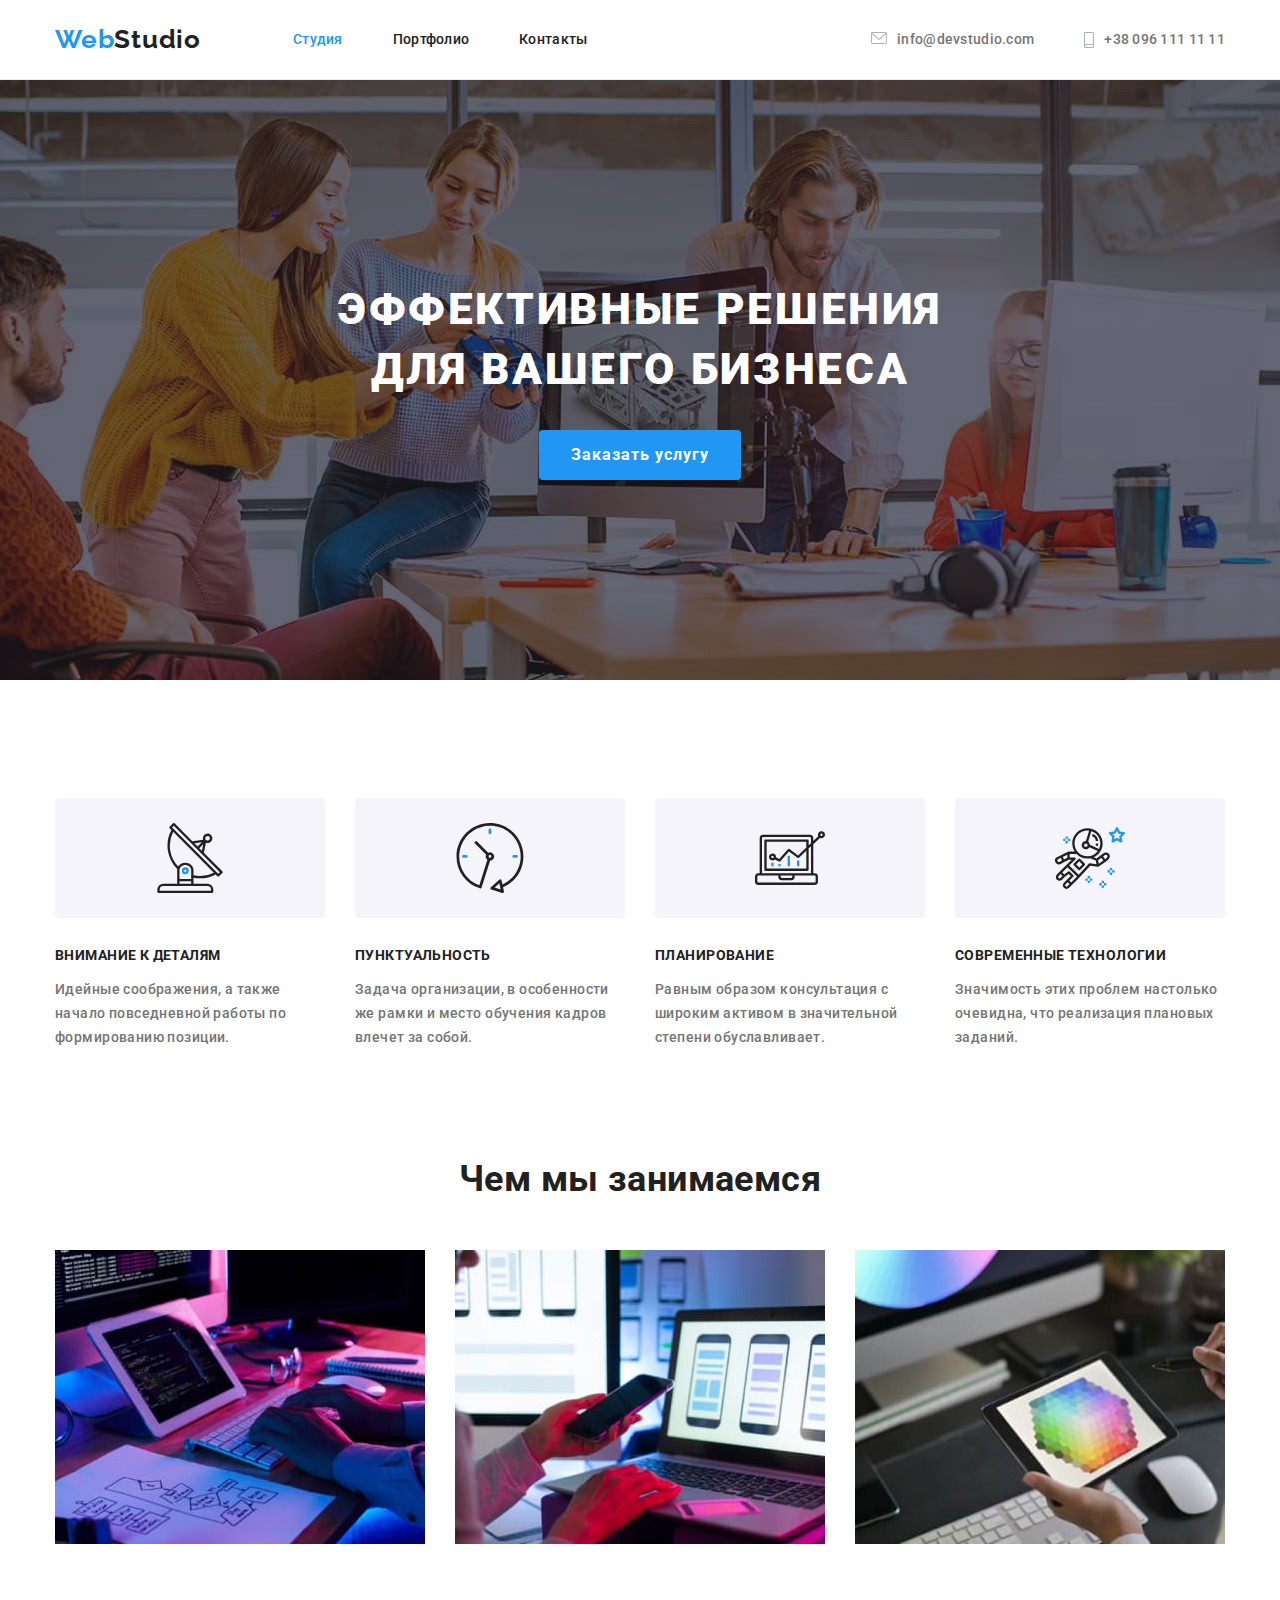
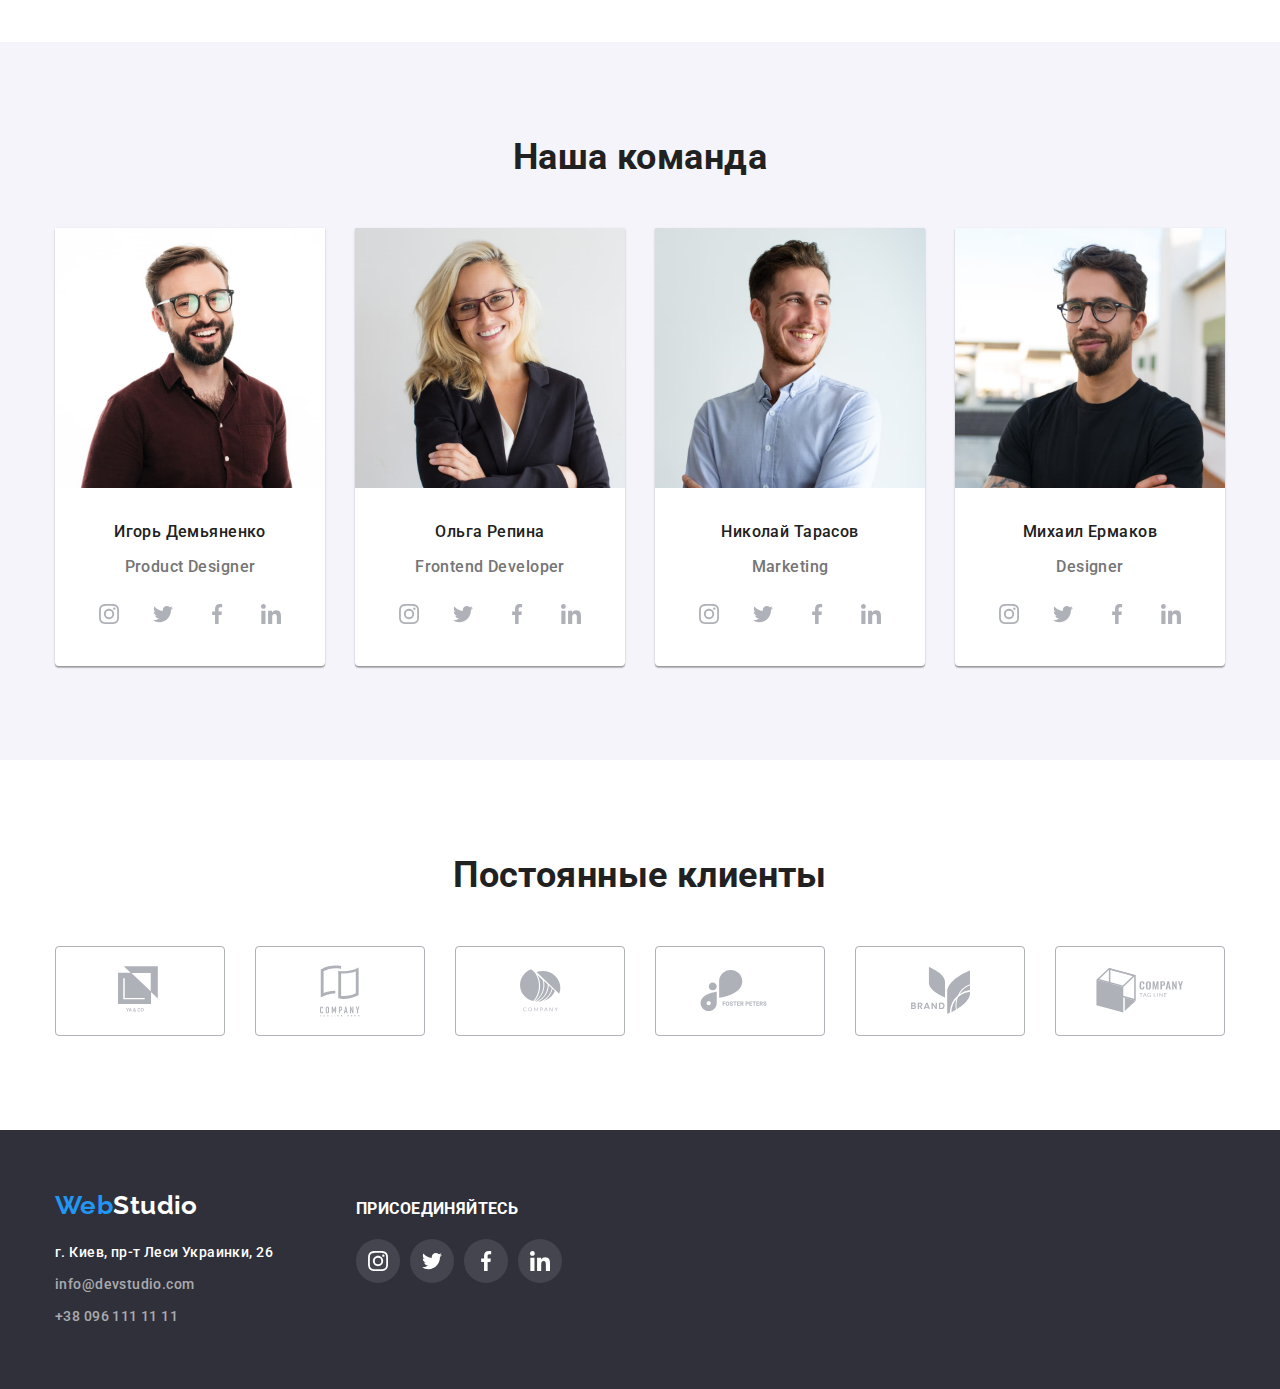
==== commit c9d96b71: "ДЗ-4(4)" ====
--- a/index.html
+++ b/index.html
@@ -254,10 +254,10 @@
     </section>
 
     <!--Постоянные клиенты-->
-    <section>
-        <div class="container">
-           <h2 class="cliets-h2">Постоянные клиенты</h2> 
-           <ul class="cliets">
+    <section class="client">
+        <div class="container">
+           <h2 class="clients-h2">Постоянные клиенты</h2> 
+           <ul class="clients">
             <li>
                 <a class="clients-link" href="">
                     <svg height="49" width="44">
--- a/css/styles.css
+++ b/css/styles.css
@@ -152,8 +152,12 @@
 
 .hero {
   background-color: #c4c4c4;
-  background: rgba(47, 48, 58, 0.4);
-  background-image: url("../img/img-hero.png");
+  background-image: linear-gradient(
+      to right,
+      rgba(47, 48, 58, 0.4),
+      rgba(47, 48, 58, 0.4)
+    ),
+    url("../img/reduced/img-hero.jpg");
   background-repeat: no-repeat;
   background-position: center;
 
@@ -215,11 +219,10 @@
 }
 
 .instruments-list > svg {
-  display: flex;
-  width: 70px;
-  height: 70px;
-  padding: 25px auto;
+  display: block;
   width: 100%;
+  height: 120px;
+  padding: 25px 0;
 
   background: #f5f4fa;
   border-radius: 4px;
@@ -264,6 +267,8 @@
 .our-team {
   font-size: 16px;
   line-height: 1.19;
+  background: #f5f4fa;
+  padding-top: 94px;
 }
 
 .our-team-h2 {
@@ -341,10 +346,15 @@
 }
 
 /* Постоянные клиенты */
-.cliets {
-  display: flex;
-}
-.cliets-h2 {
+.client {
+  padding-top: 94px;
+}
+
+.clients {
+  display: flex;
+}
+
+.clients-h2 {
   font-style: normal;
   font-weight: bold;
   margin-bottom: 50px;
@@ -372,7 +382,7 @@
   border-color: var(--color-4);
 }
 
-.cliets > li:not(:last-child) {
+.clients > li:not(:last-child) {
   margin-right: 30px;
 }
 
